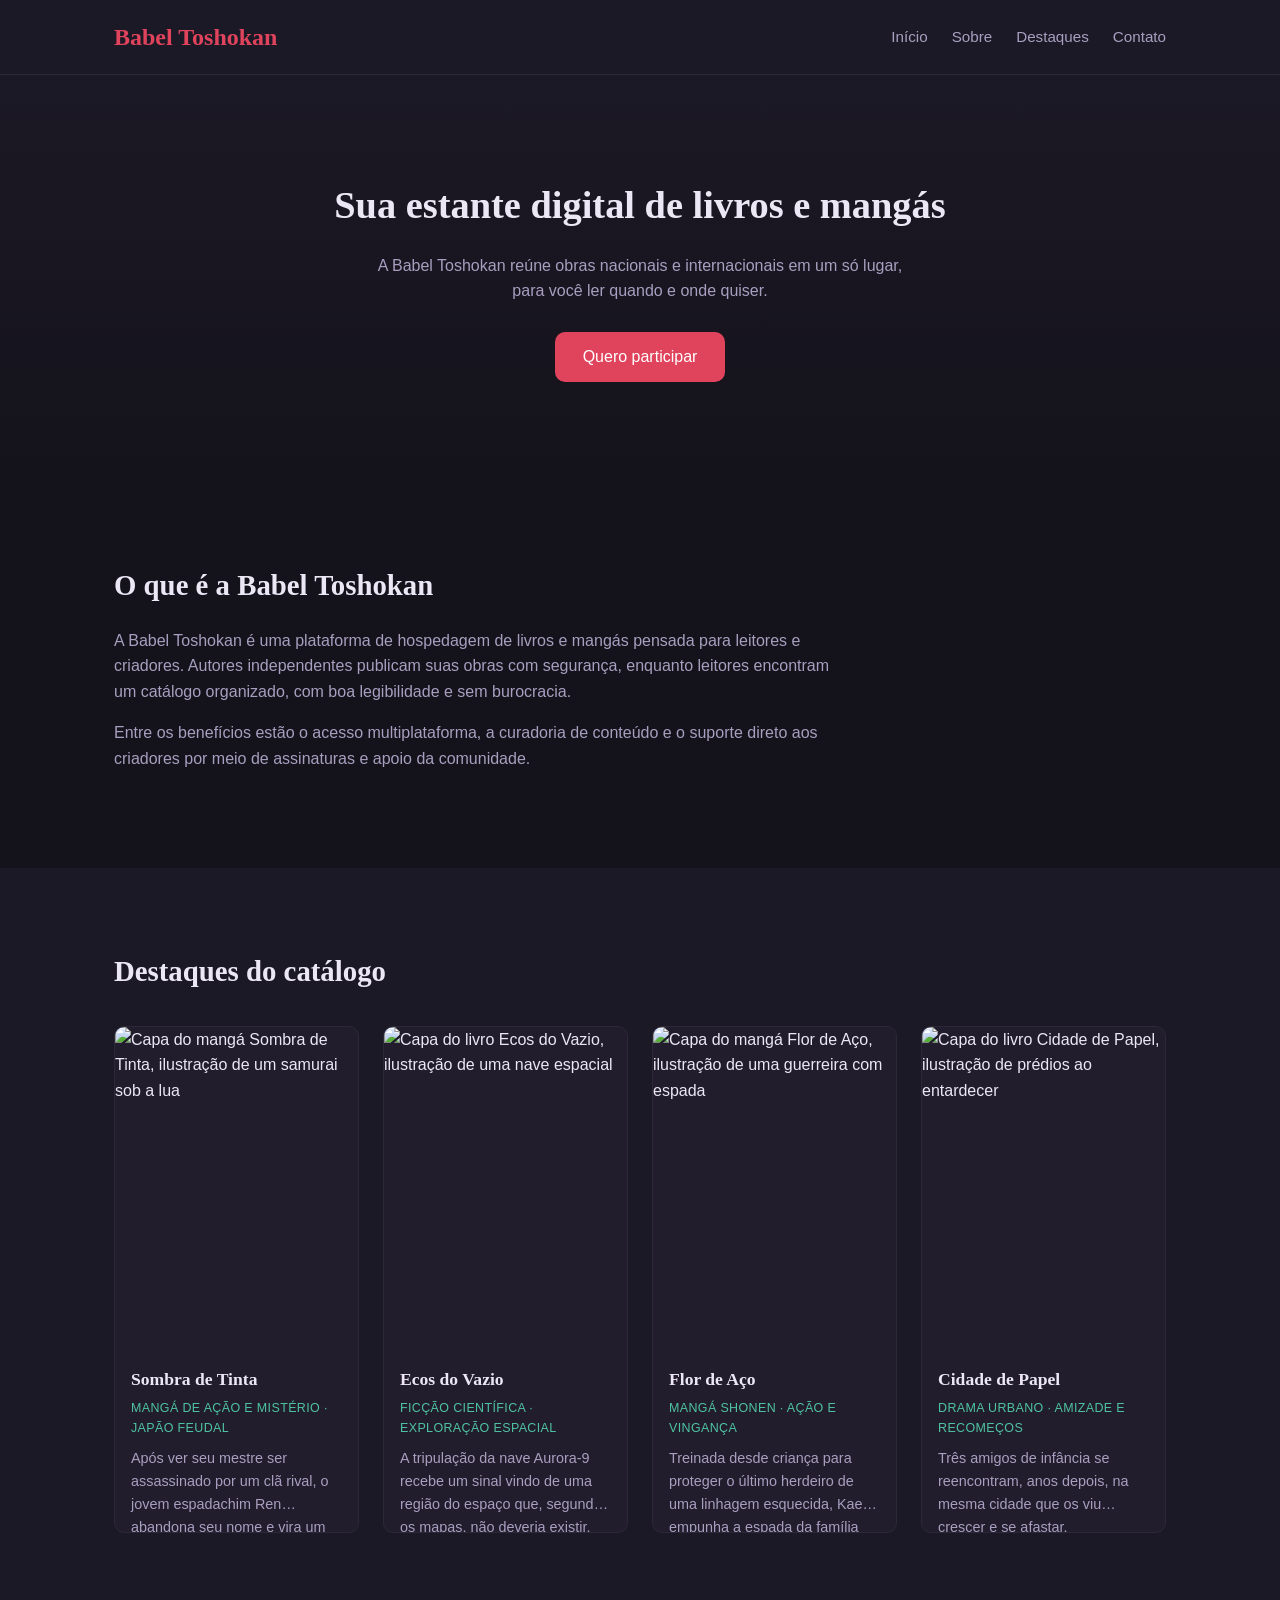
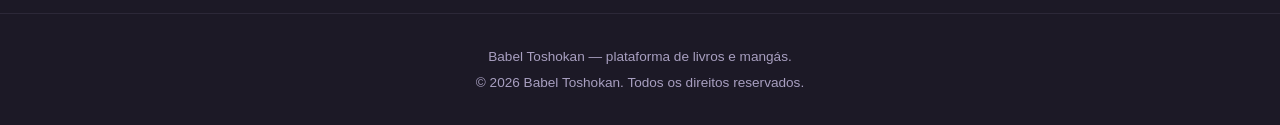
==== index.html @ 6264eadf "Add files via upload" ====
<!DOCTYPE html>
<html lang="pt-br">
<head>
<meta charset="UTF-8">
<meta name="viewport" content="width=device-width, initial-scale=1.0">
<title>Babel Toshokan | Sua estante digital de livros e mangás</title>
<link rel="stylesheet" href="style.css">
</head>
<body>

<header class="header">
  <div class="container header-inner">
    <span class="logo">Babel Toshokan</span>
    <nav class="nav">
      <a href="#inicio">Início</a>
      <a href="#sobre">Sobre</a>
      <a href="#destaques">Destaques</a>
      <a href="contato.html">Contato</a>
    </nav>
  </div>
</header>

<main>

  <section id="inicio" class="hero">
    <div class="container">
      <h1>Sua estante digital de livros e mangás</h1>
      <p>A Babel Toshokan reúne obras nacionais e internacionais em um só lugar, para você ler quando e onde quiser.</p>
      <a href="contato.html" class="btn">Quero participar</a>
    </div>
  </section>

  <section id="sobre" class="sobre">
    <div class="container">
      <h2>O que é a Babel Toshokan</h2>
      <p>A Babel Toshokan é uma plataforma de hospedagem de livros e mangás pensada para leitores e criadores. Autores independentes publicam suas obras com segurança, enquanto leitores encontram um catálogo organizado, com boa legibilidade e sem burocracia.</p>
      <p>Entre os benefícios estão o acesso multiplataforma, a curadoria de conteúdo e o suporte direto aos criadores por meio de assinaturas e apoio da comunidade.</p>
    </div>
  </section>

  <section id="destaques" class="destaques">
    <div class="container">
      <h2>Destaques do catálogo</h2>
      <div class="grid-cards">

        <a href="livro.html?id=sombra-de-tinta" class="card">
          <div class="card-capa">
            <img src="imagens/Capa-Sombra-de-Tinta.jpg" alt="Capa do mangá Sombra de Tinta, ilustração de um samurai sob a lua">
          </div>
          <h3>Sombra de Tinta</h3>
          <p class="card-genero">Mangá de ação e mistério &middot; Japão feudal</p>
          <p class="card-sinopse">Após ver seu mestre ser assassinado por um clã rival, o jovem espadachim Ren abandona seu nome e vira um ronin sem rosto.</p>
        </a>

        <a href="livro.html?id=ecos-do-vazio" class="card">
          <div class="card-capa">
            <img src="imagens/Capa-Ecos-do-Vazio.jpg" alt="Capa do livro Ecos do Vazio, ilustração de uma nave espacial">
          </div>
          <h3>Ecos do Vazio</h3>
          <p class="card-genero">Ficção científica &middot; Exploração espacial</p>
          <p class="card-sinopse">A tripulação da nave Aurora-9 recebe um sinal vindo de uma região do espaço que, segundo os mapas, não deveria existir.</p>
        </a>

        <a href="livro.html?id=flor-de-aco" class="card">
          <div class="card-capa">
            <img src="imagens/Capa-Flor-de-Aço.jpg" alt="Capa do mangá Flor de Aço, ilustração de uma guerreira com espada">
          </div>
          <h3>Flor de Aço</h3>
          <p class="card-genero">Mangá shonen &middot; Ação e vingança</p>
          <p class="card-sinopse">Treinada desde criança para proteger o último herdeiro de uma linhagem esquecida, Kaede empunha a espada da família contra o império.</p>
        </a>

        <a href="livro.html?id=cidade-de-papel" class="card">
          <div class="card-capa">
            <img src="imagens/Capa-Cidade-de-Papel.jpg" alt="Capa do livro Cidade de Papel, ilustração de prédios ao entardecer">
          </div>
          <h3>Cidade de Papel</h3>
          <p class="card-genero">Drama urbano &middot; Amizade e recomeços</p>
          <p class="card-sinopse">Três amigos de infância se reencontram, anos depois, na mesma cidade que os viu crescer e se afastar.</p>
        </a>

      </div>
    </div>
  </section>

</main>

<footer class="footer">
  <div class="container">
    <p>Babel Toshokan &mdash; plataforma de livros e mangás.</p>
    <p>&copy; 2026 Babel Toshokan. Todos os direitos reservados.</p>
  </div>
</footer>

<script src="script.js"></script>
</body>
</html>
---- style.css ----
:root {
  --bg: #14121a;
  --bg-alt: #1c1926;
  --card: #211d2c;
  --text: #ece7f5;
  --text-muted: #a89fc0;
  --accent: #e0435c;
  --accent-2: #4fc3a1;
  --radius: 10px;
}

* { box-sizing: border-box; margin: 0; padding: 0; }

body {
  background: var(--bg);
  color: var(--text);
  font-family: "Segoe UI", Roboto, Arial, sans-serif;
  line-height: 1.6;
}

.container {
  max-width: 1100px;
  margin: 0 auto;
  padding: 0 24px;
}

h1, h2, h3 {
  font-family: Georgia, "Times New Roman", serif;
  font-weight: 700;
}

a { color: inherit; text-decoration: none; }

/* Header */
.header {
  background: var(--bg-alt);
  border-bottom: 1px solid #2c2838;
  position: sticky;
  top: 0;
  z-index: 10;
}

.header-inner {
  display: flex;
  align-items: center;
  justify-content: space-between;
  padding: 18px 24px;
}

.logo {
  font-family: Georgia, serif;
  font-size: 1.5rem;
  font-weight: 700;
  color: var(--accent);
}

.nav {
  display: flex;
  gap: 24px;
}

.nav a {
  color: var(--text-muted);
  font-size: 0.95rem;
  transition: color 0.2s;
}

.nav a:hover, .nav a:focus, .nav-ativo {
  color: var(--accent-2);
}

/* Hero */
.hero {
  padding: 100px 0;
  text-align: center;
  background: linear-gradient(180deg, var(--bg-alt), var(--bg));
}

.hero h1 {
  font-size: 2.4rem;
  margin-bottom: 16px;
}

.hero p {
  color: var(--text-muted);
  max-width: 560px;
  margin: 0 auto 28px;
}

.btn {
  display: inline-block;
  background: var(--accent);
  color: #fff;
  padding: 12px 28px;
  border-radius: var(--radius);
  border: none;
  font-size: 1rem;
  cursor: pointer;
  transition: opacity 0.2s;
}

.btn:hover { opacity: 0.85; }

/* Sobre */
.sobre {
  padding: 80px 0;
}

.sobre h2 {
  margin-bottom: 20px;
  font-size: 1.8rem;
}

.sobre p {
  color: var(--text-muted);
  max-width: 720px;
  margin-bottom: 16px;
}

/* Destaques */
.destaques {
  padding: 80px 0;
  background: var(--bg-alt);
}

.destaques h2 {
  margin-bottom: 32px;
  font-size: 1.8rem;
}

.grid-cards {
  display: grid;
  grid-template-columns: repeat(auto-fit, minmax(220px, 1fr));
  gap: 24px;
}

.card {
  background: var(--card);
  border-radius: var(--radius);
  overflow: hidden;
  border: 1px solid #2c2838;
  display: block;
  transition: transform 0.15s, border-color 0.15s;
}

.card:hover, .card:focus {
  transform: translateY(-4px);
  border-color: var(--accent-2);
}

.card-capa {
  width: 100%;
  aspect-ratio: 300 / 400;
  display: block;
  overflow: hidden;
}

.card-capa img {
  width: 100%;
  height: 100%;
  object-fit: cover;
  display: block;
}

.card h3 {
  font-size: 1.1rem;
  padding: 14px 16px 4px;
}

.card-genero {
  color: var(--accent-2);
  font-size: 0.78rem;
  text-transform: uppercase;
  letter-spacing: 0.03em;
  padding: 0 16px;
  margin-top: 2px;
}

.card-sinopse {
  color: var(--text-muted);
  font-size: 0.9rem;
  padding: 8px 16px 16px;
  display: -webkit-box;
  -webkit-line-clamp: 3;
  line-clamp: 3;
  -webkit-box-orient: vertical;
  overflow: hidden;
}

/* Contato */
.contato {
  padding: 80px 0;
}

.contato h2 {
  margin-bottom: 24px;
  font-size: 1.8rem;
}

.contato-pagina {
  padding-top: 60px;
}

.contato-pagina h1 {
  font-size: 1.9rem;
  margin-bottom: 12px;
}

.contato-intro {
  color: var(--text-muted);
  max-width: 480px;
  margin-bottom: 28px;
}

.form-contato {
  display: flex;
  flex-direction: column;
  gap: 8px;
  max-width: 480px;
}

.form-contato label {
  font-size: 0.9rem;
  color: var(--text-muted);
  margin-top: 8px;
}

.input {
  background: var(--card);
  border: 1px solid #33303f;
  border-radius: var(--radius);
  padding: 12px 14px;
  color: var(--text);
  font-size: 1rem;
  font-family: inherit;
}

.input:focus {
  outline: 2px solid var(--accent-2);
}

textarea.input {
  min-height: 120px;
  resize: vertical;
}

.form-contato .btn {
  margin-top: 12px;
  align-self: flex-start;
}

.form-contato .btn:disabled {
  opacity: 0.6;
  cursor: not-allowed;
}

.input-erro {
  outline: 2px solid var(--accent);
}

.erro-campo {
  color: var(--accent);
  font-size: 0.82rem;
  margin-top: 2px;
}

.msg-sucesso {
  margin-top: 16px;
  background: var(--accent-2);
  color: #10241d;
  padding: 12px 16px;
  border-radius: var(--radius);
  font-size: 0.95rem;
}

/* Footer */
.footer {
  background: var(--bg-alt);
  border-top: 1px solid #2c2838;
  padding: 32px 0;
  text-align: center;
  color: var(--text-muted);
  font-size: 0.85rem;
}

.footer p + p { margin-top: 4px; }

/* Página de detalhe do livro */
.livro-nao-encontrado {
  padding: 60px 0;
  color: var(--text-muted);
}

.livro-nao-encontrado a {
  color: var(--accent-2);
  text-decoration: underline;
}

.livro-topo {
  padding: 48px 0;
  background: var(--bg-alt);
}

.livro-topo-inner {
  display: flex;
  gap: 32px;
  align-items: flex-start;
}

.livro-capa {
  width: 220px;
  aspect-ratio: 300 / 400;
  flex-shrink: 0;
  overflow: hidden;
  border-radius: var(--radius);
}

.livro-capa img {
  width: 100%;
  height: 100%;
  object-fit: cover;
  display: block;
}

.livro-voltar {
  display: inline-block;
  color: var(--text-muted);
  font-size: 0.85rem;
  margin-bottom: 12px;
}

.livro-voltar:hover {
  color: var(--accent-2);
}

.livro-info h1 {
  font-size: 1.8rem;
  margin-bottom: 8px;
}

.livro-genero {
  color: var(--accent-2);
  font-size: 0.8rem;
  text-transform: uppercase;
  letter-spacing: 0.03em;
  margin-bottom: 16px;
}

.livro-sinopse {
  color: var(--text-muted);
  max-width: 620px;
}

/* Leitor de páginas */
.leitor {
  padding: 56px 0;
}

.leitor h2 {
  margin-bottom: 20px;
  font-size: 1.5rem;
}

.leitor-caixa {
  background: var(--card);
  border: 1px solid #2c2838;
  border-radius: var(--radius);
  padding: 28px;
  max-width: 680px;
  min-height: 180px;
}

.leitor-caixa h3 {
  font-size: 1rem;
  color: var(--accent-2);
  margin-bottom: 12px;
}

.leitor-caixa p {
  color: var(--text-muted);
}

.leitor-controles {
  display: flex;
  align-items: center;
  gap: 16px;
  margin-top: 20px;
  max-width: 680px;
}

.leitor-indicador {
  color: var(--text-muted);
  font-size: 0.85rem;
}

.btn-secundario {
  background: transparent;
  border: 1px solid #33303f;
  color: var(--text);
}

.btn:disabled, .btn-secundario:disabled {
  opacity: 0.4;
  cursor: not-allowed;
}

@media (max-width: 600px) {
  .livro-topo-inner { flex-direction: column; }
  .livro-capa { width: 160px; }
}

@media (max-width: 600px) {
  .header-inner { flex-direction: column; gap: 12px; }
  .hero { padding: 70px 0; }
  .hero h1 { font-size: 1.9rem; }
}
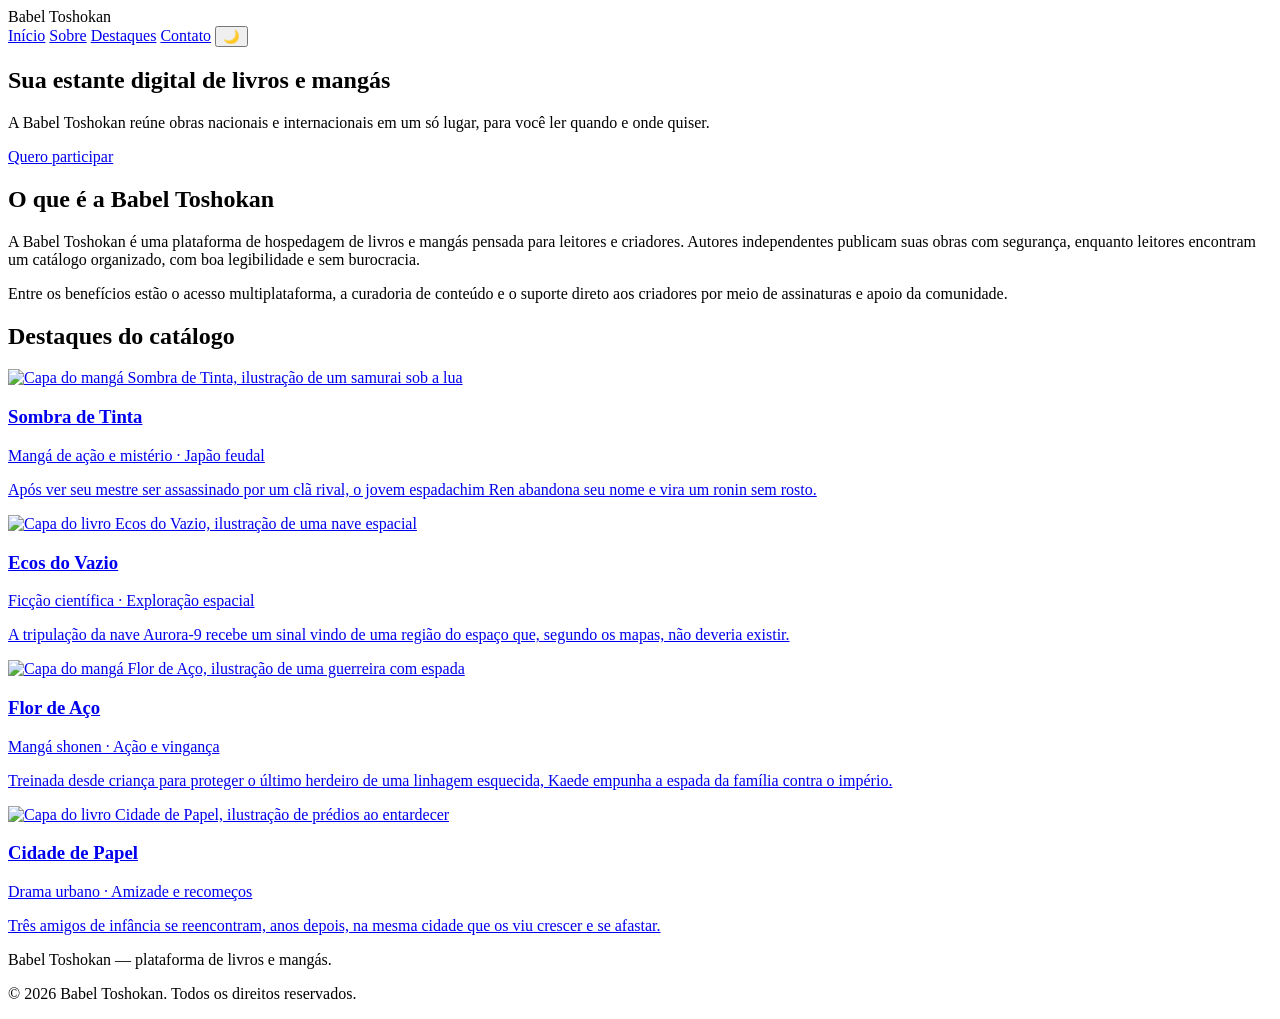
==== commit 1640de9c: "Add theme toggle button to navigation" ====
--- a/index.html
+++ b/index.html
@@ -16,6 +16,7 @@
       <a href="#sobre">Sobre</a>
       <a href="#destaques">Destaques</a>
       <a href="contato.html">Contato</a>
+      <button id="btn-tema" class="btn-secundario">🌙</button>
     </nav>
   </div>
 </header>
@@ -94,4 +95,4 @@
 
 <script src="script.js"></script>
 </body>
-</html>+</html>
